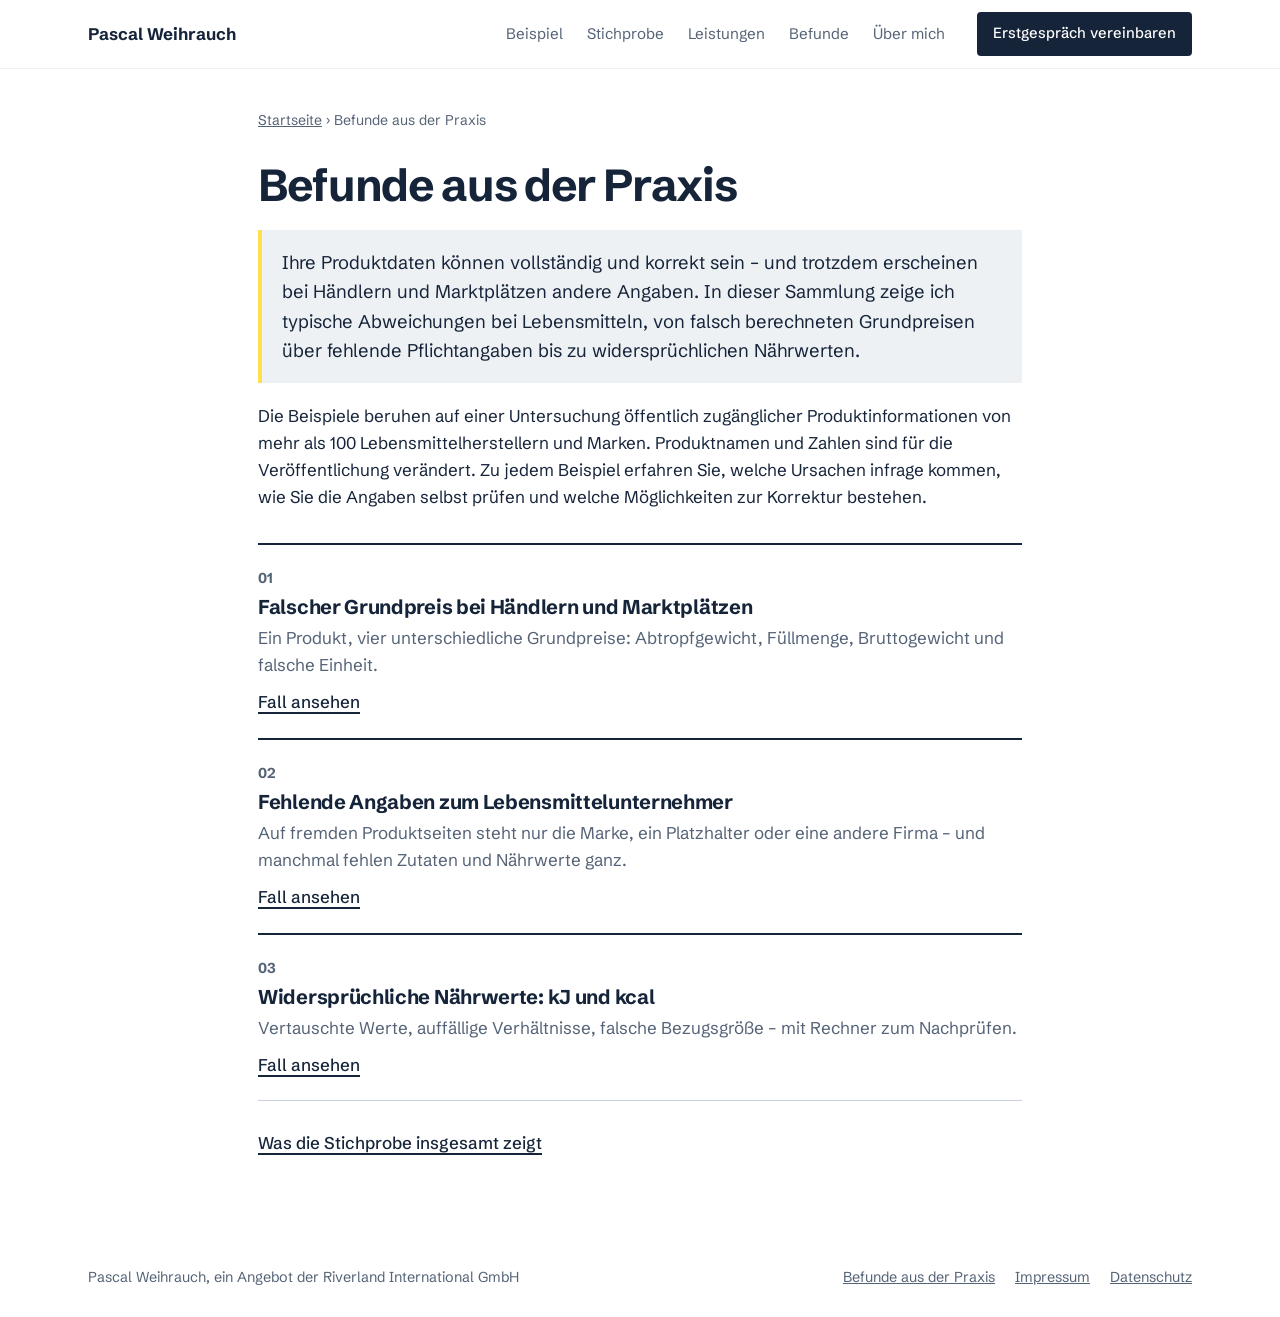
==== befunde/index.html @ a0570efb "Befunde aus der Praxis: Übersicht und drei geprüfte Befund-Seiten" ====
<!doctype html>
<html lang="de">
<head>
<meta charset="utf-8">
<meta name="viewport" content="width=device-width, initial-scale=1, viewport-fit=cover">
<title>Befunde aus der Praxis: typische Fehler in Produktdaten von Lebensmitteln | Pascal Weihrauch</title>
<meta name="description" content="Typische Abweichungen in den Produktdaten von Lebensmitteln bei Händlern und Marktplätzen: falsche Grundpreise, fehlende Angaben zum Lebensmittelunternehmer, widersprüchliche Nährwerte – mit Prüfanleitung.">
<link rel="canonical" href="https://pascalweihrauch.de/befunde/">
<meta property="og:type" content="website">
<meta property="og:locale" content="de_DE">
<meta property="og:url" content="https://pascalweihrauch.de/befunde/">
<meta property="og:title" content="Befunde aus der Praxis: typische Fehler in Produktdaten von Lebensmitteln | Pascal Weihrauch">
<meta property="og:description" content="Typische Abweichungen in den Produktdaten von Lebensmitteln bei Händlern und Marktplätzen: falsche Grundpreise, fehlende Angaben zum Lebensmittelunternehmer, widersprüchliche Nährwerte – mit Prüfanleitung.">
<link rel="stylesheet" href="../styles.css">
<script type="application/ld+json">{"@context": "https://schema.org", "@graph": [{"@type": "BreadcrumbList", "itemListElement": [{"@type": "ListItem", "position": 1, "name": "Startseite", "item": "https://pascalweihrauch.de/"}, {"@type": "ListItem", "position": 2, "name": "Befunde aus der Praxis", "item": "https://pascalweihrauch.de/befunde/"}]}, {"@type": "CollectionPage", "name": "Befunde aus der Praxis: typische Fehler in Produktdaten von Lebensmitteln | Pascal Weihrauch", "description": "Typische Abweichungen in den Produktdaten von Lebensmitteln bei Händlern und Marktplätzen: falsche Grundpreise, fehlende Angaben zum Lebensmittelunternehmer, widersprüchliche Nährwerte – mit Prüfanleitung.", "url": "https://pascalweihrauch.de/befunde/", "inLanguage": "de-DE"}]}</script>
</head>
<body>
<a class="skip" href="#inhalt">Zum Inhalt</a>
<header class="top"><div class="wrap top-inner">
  <a class="brand" href="../">Pascal Weihrauch</a>
  <nav aria-label="Hauptnavigation"><a href="../#beispielbefund">Beispiel</a><a href="../#stichprobe">Stichprobe</a><a href="../#leistungen">Leistungen</a><a href="../befunde/">Befunde</a><a href="../#ueber">Über mich</a></nav>
  <a class="btn btn-small" href="../termin/">Erstgespräch vereinbaren</a>
</div></header>
<main id="inhalt" class="wrap article">
<p class="crumbs"><a href="../">Startseite</a> <span aria-hidden="true">›</span> <span>Befunde aus der Praxis</span></p>
<h1>Befunde aus der Praxis</h1>
<p class="answer">Ihre Produktdaten können vollständig und korrekt sein – und trotzdem erscheinen bei Händlern und Marktplätzen andere Angaben. In dieser Sammlung zeige ich typische Abweichungen bei Lebensmitteln, von falsch berechneten Grundpreisen über fehlende Pflichtangaben bis zu widersprüchlichen Nährwerten.</p>
<p>Die Beispiele beruhen auf einer Untersuchung öffentlich zugänglicher Produktinformationen von mehr als 100 Lebensmittelherstellern und Marken. Produktnamen und Zahlen sind für die Veröffentlichung verändert. Zu jedem Beispiel erfahren Sie, welche Ursachen infrage kommen, wie Sie die Angaben selbst prüfen und welche Möglichkeiten zur Korrektur bestehen.</p>
<ul class="hub-list"><li><a href="grundpreis-falsch-berechnet/"><span class="card-no">01</span><h2>Falscher Grundpreis bei Händlern und Marktplätzen</h2><p>Ein Produkt, vier unterschiedliche Grundpreise: Abtropfgewicht, Füllmenge, Bruttogewicht und falsche Einheit.</p><span class="card-go">Fall ansehen</span></a></li><li><a href="lebensmittelunternehmer-fehlt/"><span class="card-no">02</span><h2>Fehlende Angaben zum Lebensmittelunternehmer</h2><p>Auf fremden Produktseiten steht nur die Marke, ein Platzhalter oder eine andere Firma – und manchmal fehlen Zutaten und Nährwerte ganz.</p><span class="card-go">Fall ansehen</span></a></li><li><a href="kj-kcal-passen-nicht/"><span class="card-no">03</span><h2>Widersprüchliche Nährwerte: kJ und kcal</h2><p>Vertauschte Werte, auffällige Verhältnisse, falsche Bezugsgröße – mit Rechner zum Nachprüfen.</p><span class="card-go">Fall ansehen</span></a></li></ul>
<p class="hub-more"><a class="textlink" href="../#stichprobe">Was die Stichprobe insgesamt zeigt</a></p>
</main>
<footer class="foot"><div class="wrap foot-inner">
  <span>Pascal Weihrauch, ein Angebot der Riverland International GmbH</span>
  <nav aria-label="Rechtliches"><a href="../befunde/">Befunde aus der Praxis</a><a href="../impressum.html">Impressum</a><a href="../datenschutz.html">Datenschutz</a></nav>
</div></footer>
</body></html>
---- styles.css ----
@font-face{font-family:"Schibsted Grotesk";src:url("fonts/schibsted-grotesk-latin-400-normal.woff2") format("woff2");font-weight:400;font-display:swap}
@font-face{font-family:"Schibsted Grotesk";src:url("fonts/schibsted-grotesk-latin-500-normal.woff2") format("woff2");font-weight:500;font-display:swap}
@font-face{font-family:"Schibsted Grotesk";src:url("fonts/schibsted-grotesk-latin-700-normal.woff2") format("woff2");font-weight:700;font-display:swap}

:root{
  --ink:#16243A;      /* Tinte, Text und Flächen */
  --paper:#FFFFFF;
  --mist:#EEF1F4;     /* ruhige Flächen */
  --line:#C9D1DB;
  --muted:#556377;
  --marker:#FFE14D;   /* Textmarker – wie in den Briefen */
  --font:"Schibsted Grotesk",-apple-system,"Segoe UI",Helvetica,Arial,sans-serif;
  box-sizing:border-box;
  padding-top:env(safe-area-inset-top,0px);
  padding-bottom:env(safe-area-inset-bottom,0px);
}
*,*::before,*::after{box-sizing:inherit}
html{scroll-behavior:smooth;scroll-padding-top:calc(72px + env(safe-area-inset-top,0px))}
body{margin:0;background:var(--paper);color:var(--ink);font-family:var(--font);font-size:1.0625rem;line-height:1.6;-webkit-font-smoothing:antialiased}
img{max-width:100%}
a{color:inherit}
:focus-visible{outline:3px solid var(--ink);outline-offset:3px;box-shadow:0 0 0 6px var(--marker)}
.skip{position:absolute;left:-999px}
.skip:focus{left:16px;top:16px;background:var(--marker);padding:8px 12px;z-index:10}

.wrap{max-width:1160px;margin:0 auto;padding:0 28px}
h1,h2,h3{font-weight:700;line-height:1.12;letter-spacing:-.015em;margin:0}
h1{font-size:clamp(2.4rem,5.4vw,4.1rem);letter-spacing:-.03em;max-width:13ch}
h2{font-size:clamp(1.7rem,3.2vw,2.5rem);max-width:22ch}
h3{font-size:1.25rem;letter-spacing:-.005em}
p{margin:0 0 1em}

/* Header */
.top{position:sticky;top:env(safe-area-inset-top,0px);background:rgba(255,255,255,.94);backdrop-filter:blur(6px);border-bottom:1px solid var(--mist);z-index:5}
.top-inner{display:flex;align-items:center;gap:32px;height:68px}
.brand{font-weight:700;text-decoration:none;font-size:1.05rem}
.top nav{display:flex;gap:24px;margin-left:auto}
.top nav a{text-decoration:none;color:var(--muted);font-size:.95rem}
.top nav a:hover{color:var(--ink)}

/* Buttons */
.btn{display:inline-block;background:var(--ink);color:var(--paper);text-decoration:none;font-weight:500;padding:14px 22px;border-radius:4px;border:2px solid var(--ink)}
.btn:hover{background:var(--paper);color:var(--ink)}
.btn-small{padding:8px 14px;font-size:.92rem}
.btn-light{background:var(--marker);color:var(--ink);border-color:var(--marker)}
.btn-light:hover{background:transparent;color:var(--paper);border-color:var(--paper)}
.textlink{font-weight:500;text-decoration-thickness:2px;text-underline-offset:4px}

/* Hero */
.hero{display:grid;grid-template-columns:1fr 1.05fr;gap:64px;align-items:start;padding-top:88px;padding-bottom:104px}
.lead{font-size:1.25rem;line-height:1.55;margin-top:28px;max-width:34ch;color:#24344D}
.hero-actions{display:flex;flex-wrap:wrap;align-items:center;gap:24px;margin-top:36px}
.hero-note{margin-top:28px;color:var(--muted);font-size:.95rem;max-width:40ch}

/* Exhibit: das eine prägende Element */
.exhibit{margin:0;border:2px solid var(--ink);background:var(--paper);box-shadow:10px 10px 0 var(--mist)}
.ex-head{display:flex;flex-direction:column;gap:2px;padding:18px 22px 14px;border-bottom:1px solid var(--line)}
.ex-title{font-weight:700;font-size:1.05rem}
.ex-anon{color:var(--muted);font-size:.85rem}
.tabs{display:flex;border-bottom:1px solid var(--line)}
.tabs button{flex:1;font:inherit;font-size:.95rem;font-weight:500;background:var(--mist);color:var(--muted);border:0;border-right:1px solid var(--line);padding:12px 8px;cursor:pointer}
.tabs button:last-child{border-right:0}
.tabs button[aria-selected="true"]{background:var(--paper);color:var(--ink);box-shadow:inset 0 3px 0 var(--ink)}
.ex-body{margin:0;padding:6px 22px 4px}
.row{display:grid;grid-template-columns:8.5em 1fr;gap:4px 16px;padding:12px 0;border-bottom:1px solid var(--mist)}
.row:last-child{border-bottom:0}
.row dt{color:var(--muted);font-size:.9rem;padding-top:1px}
.row dd{margin:0;font-size:.98rem}
.row .val{padding:1px 3px;margin:0 -3px;background-image:linear-gradient(var(--marker),var(--marker));background-repeat:no-repeat;background-size:0% 100%}
.row.diff .val{background-size:100% 100%;transition:background-size .5s ease}
.row .note{display:block;margin-top:6px;font-size:.86rem;color:var(--ink);padding-left:12px;border-left:3px solid var(--marker)}
.ex-count{margin:0;padding:12px 22px;background:var(--ink);color:var(--paper);font-size:.92rem}
.ex-count span{display:inline-block;min-width:1ch;font-weight:700;color:var(--marker)}

/* Muster */
.pattern{background:var(--mist);padding:96px 0}
.two-col{display:grid;grid-template-columns:1fr 1.25fr;gap:64px;align-items:start}
.prose{max-width:62ch}
.findings{list-style:none;padding:0;margin:28px 0 0}
.findings li{padding:18px 0;border-top:1px solid var(--line)}
.findings li:last-child{border-bottom:1px solid var(--line)}
.findings strong{display:block;margin-bottom:4px}

/* Leistungen */
.offers{padding-top:104px;padding-bottom:88px}
.section-lead{margin-top:16px;color:var(--muted);max-width:56ch}
.offer{display:grid;grid-template-columns:1.6fr 1fr;gap:48px;padding:36px 0;border-top:2px solid var(--ink)}
.offer:first-of-type{margin-top:40px}
.offer:last-child{border-bottom:1px solid var(--line)}
.offer-main p{margin-top:12px;max-width:60ch}
.offer-price{display:flex;flex-direction:column;gap:6px;padding-top:2px}
.price{font-size:1.6rem;font-weight:700;letter-spacing:-.02em}
.price-note{color:var(--muted);font-size:.92rem;max-width:30ch}

/* Ablauf – echte Reihenfolge, daher nummeriert */
.steps{padding:88px 0;border-top:1px solid var(--mist)}
.step-list{list-style:none;counter-reset:s;display:grid;grid-template-columns:repeat(4,1fr);gap:32px;padding:0;margin:40px 0 0}
.step-list li{counter-increment:s;padding-top:20px;border-top:2px solid var(--ink)}
.step-list li::before{content:counter(s);display:block;font-weight:700;font-size:1.6rem;margin-bottom:10px}
.step-list p{margin-top:8px;color:#2E3E56;font-size:.98rem}

/* Über mich */
.about{padding-top:96px;padding-bottom:104px}
.limit{margin-top:24px;padding:16px 18px;background:var(--mist);font-size:.95rem;color:#2E3E56}

/* Kontakt */
.contact{background:var(--ink);color:var(--paper);padding:96px 0}
.contact h2{max-width:24ch}
.contact p{margin-top:20px;max-width:52ch;color:#D5DCE6}
.contact .btn{margin-top:16px}
.contact-alt{font-size:.95rem}
.contact-alt a{color:var(--paper)}

/* Footer */
.foot{padding:28px 0;font-size:.9rem;color:var(--muted)}
.foot-inner{display:flex;flex-wrap:wrap;gap:16px;justify-content:space-between}
.foot nav{display:flex;gap:20px}

/* Rechtstexte */
.legal{padding-top:64px;padding-bottom:96px;max-width:760px}
.legal h1{font-size:2.4rem;max-width:none;margin-bottom:32px}
.legal h2{font-size:1.25rem;margin:32px 0 8px;max-width:none}
.legal .ph{background:var(--marker)}

@media (max-width:900px){
  .hero,.two-col{grid-template-columns:1fr;gap:48px}
  .hero{padding-top:56px}
  .offer{grid-template-columns:1fr;gap:16px}
  .step-list{grid-template-columns:1fr 1fr}
  .top nav{display:none}
  .top-inner{justify-content:space-between}
}
@media (max-width:520px){
  .wrap{padding:0 20px}
  .step-list{grid-template-columns:1fr}
  .row{grid-template-columns:1fr}
  .exhibit{box-shadow:6px 6px 0 var(--mist)}
  .btn-small{display:none}
}
@media (prefers-reduced-motion:reduce){
  html{scroll-behavior:auto}
  .row.diff .val{transition:none}
}

/* Überarbeitung: Beweis, Arbeitsweise */
.kicker{font-weight:500;color:var(--muted);margin-bottom:18px}
.hero-facts{list-style:none;padding:0;margin:32px 0 0;border-top:1px solid var(--line)}
.hero-facts li{padding:10px 0;border-bottom:1px solid var(--line);font-size:.95rem;color:#2E3E56}
.proof{background:var(--ink);color:var(--paper);padding:88px 0}
.proof h2{max-width:26ch}
.proof .section-lead{color:#C3CCD8}
.stats{display:grid;grid-template-columns:repeat(3,1fr);gap:40px;margin:48px 0 0}
.stats div{border-top:2px solid var(--marker);padding-top:16px}
.stats dt{font-size:clamp(2.4rem,4.5vw,3.4rem);font-weight:700;letter-spacing:-.03em;line-height:1}
.stats dd{margin:12px 0 0;color:#D5DCE6;max-width:28ch}
.phase{color:var(--muted);font-size:.92rem;margin-bottom:6px}
.scope{color:var(--muted);font-size:.95rem}
.standards{padding:88px 0;border-top:1px solid var(--mist)}
.standard-list{list-style:none;padding:0;margin:40px 0 0;display:grid;grid-template-columns:repeat(3,1fr);gap:36px 40px}
.standard-list li{border-top:1px solid var(--line);padding-top:16px}
.standard-list p{margin-top:6px;color:#2E3E56;font-size:.98rem}
@media (max-width:900px){.stats,.standard-list{grid-template-columns:1fr 1fr}}
@media (max-width:520px){.stats,.standard-list{grid-template-columns:1fr}}

/* Portrait, Lieferumfang */
.about-grid{display:grid;grid-template-columns:minmax(240px,0.8fr) 1.2fr;gap:64px;align-items:start}
.about-grid h2{margin-bottom:24px}
.portrait{margin:0}
.portrait img{display:block;width:100%;height:auto;aspect-ratio:4/5;object-fit:cover;filter:saturate(.85)}
.portrait figcaption{display:flex;flex-direction:column;gap:2px;padding-top:14px;border-top:2px solid var(--ink);margin-top:14px;font-size:.95rem}
.portrait figcaption span{color:var(--muted)}
.deliv-title{font-weight:500;margin:20px 0 6px}
.deliv{margin:0 0 16px;padding-left:1.1em}
.deliv li{margin-bottom:4px}
@media (max-width:900px){.about-grid{grid-template-columns:1fr;gap:32px}.portrait{max-width:360px}}
.legal h3{font-size:1.05rem;margin:20px 0 6px}
.legal-table{border-collapse:collapse;width:100%;font-size:.95rem;margin-top:8px}
.legal-table th,.legal-table td{text-align:left;vertical-align:top;padding:10px 12px;border-bottom:1px solid var(--line)}
.legal-table th{background:var(--mist)}

/* Beispielbefund */
.case{padding-top:96px;padding-bottom:96px}
.case-meta{display:grid;grid-template-columns:repeat(3,1fr);gap:24px;margin:36px 0 0;padding:20px 0;border-top:2px solid var(--ink);border-bottom:1px solid var(--line)}
.case-meta dt{color:var(--muted);font-size:.88rem}
.case-meta dd{margin:4px 0 0;font-weight:500}
.case-list{list-style:none;counter-reset:c;padding:0;margin:8px 0 0}
.case-list li{counter-increment:c;display:grid;grid-template-columns:3rem 1fr;column-gap:8px;padding:22px 0;border-bottom:1px solid var(--line)}
.case-list li::before{content:counter(c,decimal-leading-zero);grid-row:1 / span 3;font-weight:700;color:var(--muted);padding-top:2px}
.case-head{display:flex;flex-wrap:wrap;align-items:baseline;justify-content:space-between;gap:8px 16px;margin-bottom:8px}
.case-list p{margin:0 0 6px;max-width:72ch}
.case-why{color:var(--muted);font-size:.95rem}
.prio{font-size:.85rem;font-weight:500;padding:2px 8px;border-radius:3px;white-space:nowrap}
.prio-high{background:var(--marker);color:var(--ink)}
.prio-mid{background:var(--mist);color:var(--ink)}
.case-sum{margin-top:36px;padding:28px;background:var(--mist)}
.case-sum p{margin-top:10px;max-width:70ch}
.case-sum .btn{margin-top:8px}
@media (max-width:900px){.case-meta{grid-template-columns:1fr;gap:14px}}
@media (max-width:520px){.case-list li{grid-template-columns:1fr}.case-list li::before{grid-row:auto;margin-bottom:4px}}
.cta-note{margin-top:10px !important;font-size:.92rem;color:#C3CCD8}
.proof-note{margin:36px 0 0;max-width:70ch;font-size:.92rem;color:#C3CCD8}

/* Befund-Seiten */
.article{max-width:820px;padding-top:40px;padding-bottom:64px}
.crumbs{font-size:.88rem;color:var(--muted);margin-bottom:28px}
.crumbs a{color:var(--muted)}
.article h1{font-size:clamp(2rem,4vw,2.8rem);max-width:24ch;margin-bottom:20px}
.article h2{font-size:1.4rem;margin:40px 0 12px;max-width:none}
.answer{font-size:1.15rem;line-height:1.6;padding:18px 20px;border-left:4px solid var(--marker);background:var(--mist)}
.table-wrap{overflow-x:auto;margin:16px 0}
.fall{border-collapse:collapse;width:100%;font-size:.95rem;min-width:560px}
.fall th,.fall td{text-align:left;vertical-align:top;padding:10px 12px;border-bottom:1px solid var(--line)}
.fall th{background:var(--ink);color:var(--paper);font-weight:500}
.fall tr.bad td:last-child{background:linear-gradient(var(--marker),var(--marker));font-weight:500}
.steps-check,.who{padding-left:1.3em}
.steps-check li,.who li{margin-bottom:8px}
.legal-note{margin-top:32px;font-size:.9rem;color:var(--muted);padding-top:16px;border-top:1px solid var(--line)}
.sources{font-size:.9rem;color:var(--muted)}
.author{display:flex;gap:16px;align-items:flex-start;margin-top:40px;padding:20px;border:1px solid var(--line)}
.author img{width:64px;height:80px;object-fit:cover;flex:none}
.author p{margin:0;font-size:.95rem}
.upd{display:block;color:var(--muted);font-size:.85rem;margin-top:4px}
.article-cta{margin-top:40px;padding:28px;background:var(--ink);color:var(--paper)}
.article-cta h2{margin-top:0;color:var(--paper)}
.article-cta p{color:#D5DCE6}
.article-cta .textlink{color:var(--paper);margin-left:16px}
.calc{margin-top:32px;padding:20px;border:2px solid var(--ink)}
.calc h2{margin-top:0}
.calc-row{display:flex;flex-wrap:wrap;gap:16px}
.calc label{display:flex;flex-direction:column;font-size:.9rem;color:var(--muted);gap:4px}
.calc input{font:inherit;font-size:1.1rem;padding:8px 10px;border:1px solid var(--line);width:9em;color:var(--ink)}
.calc-out{margin:14px 0 0;font-weight:500}
.calc-out.warn{background:var(--marker);display:inline-block;padding:2px 6px}
.hub-list{list-style:none;padding:0;margin:32px 0 0}
.hub-list li{border-top:2px solid var(--ink)}
.hub-list li:last-child{border-bottom:1px solid var(--line)}
.hub-list a{display:block;padding:22px 0;text-decoration:none}
.hub-list h2{margin:0 0 6px;font-size:1.25rem}
.hub-list a:hover h2{text-decoration:underline;text-underline-offset:4px}
.hub-list p{margin:0;color:var(--muted)}
.hub-more{margin-top:28px}
.case-more{display:inline-block;margin-left:20px}
.key{padding:12px 16px;border:1px solid var(--line);background:var(--paper)}
.ex-note{font-size:.88rem;color:var(--muted);margin-top:8px}
.calc-h2{margin-top:28px !important}
.calc-note{font-size:.85rem;color:var(--muted);margin:14px 0 0}
.sources{font-size:.95rem}

.card-no{display:block;font-weight:700;color:var(--muted);font-size:.9rem;margin-bottom:6px}
.card-go{display:inline-block;margin-top:10px;font-weight:500;text-decoration:underline;text-decoration-thickness:2px;text-underline-offset:4px}
.author > div p{margin:0 0 6px}
.author .author-h{margin-bottom:4px}
.author .upd{margin:0}
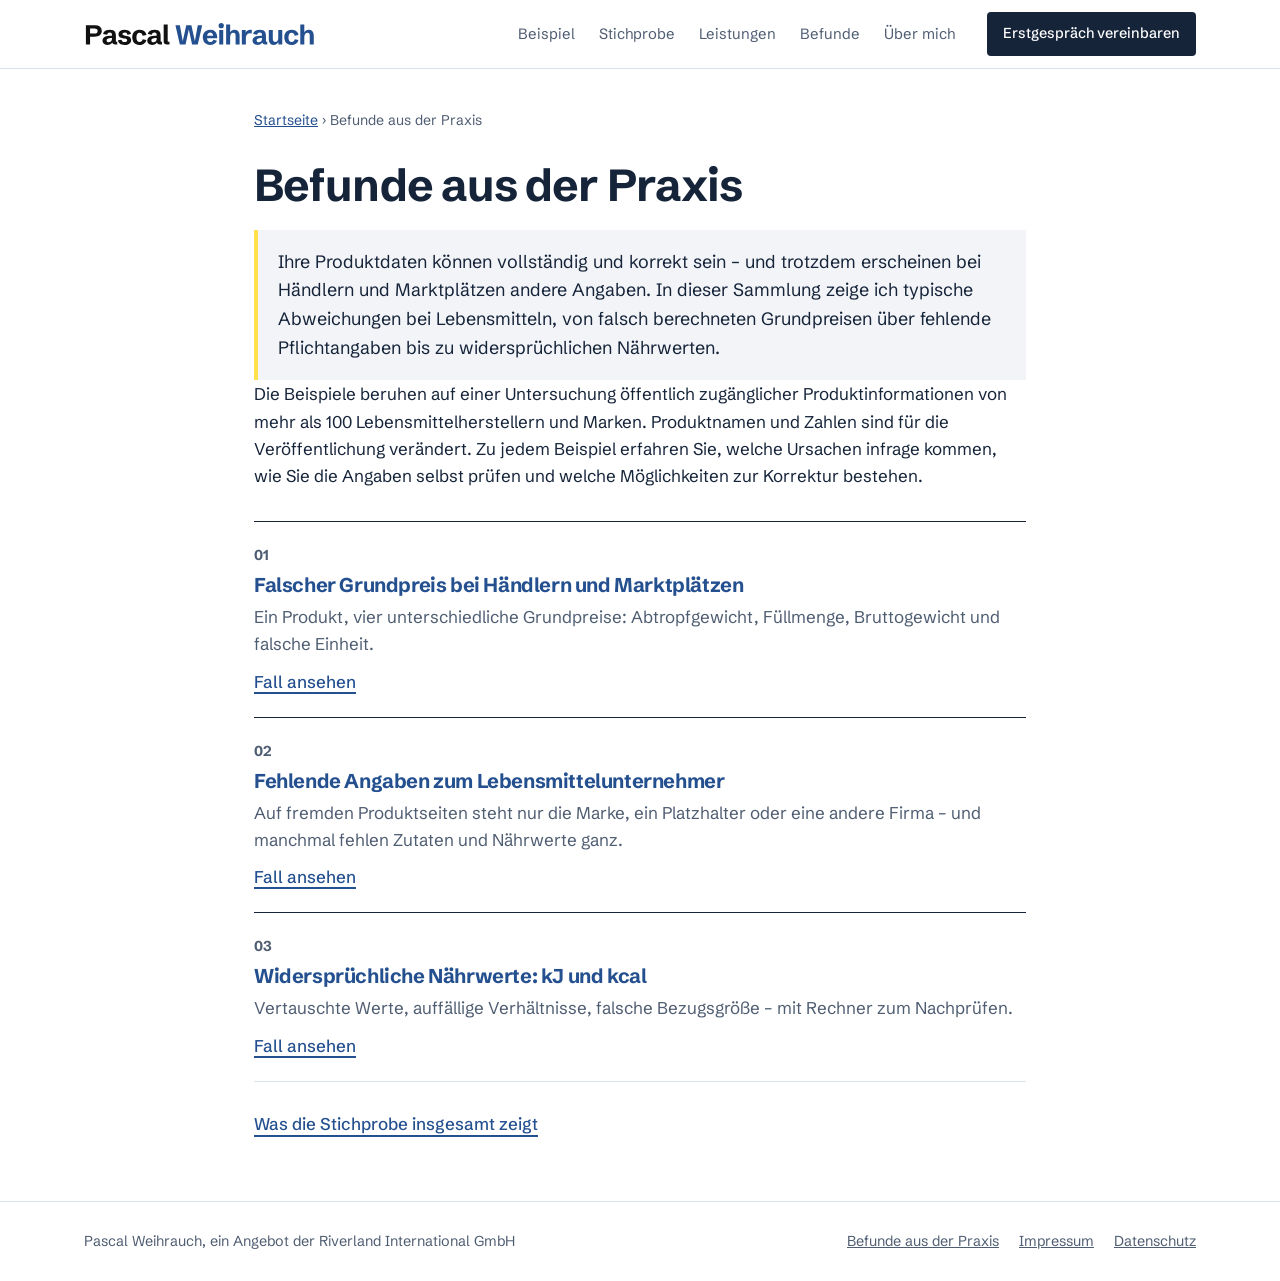
==== commit b390f135: "Website v2.3: Logo Variante D, Favicons, Markenblau, Vorschaubild" ====
--- a/befunde/index.html
+++ b/befunde/index.html
@@ -4,12 +4,19 @@
 <meta charset="utf-8">
 <meta name="viewport" content="width=device-width, initial-scale=1, viewport-fit=cover">
 <title>Befunde aus der Praxis: typische Fehler in Produktdaten von Lebensmitteln | Pascal Weihrauch</title>
+<link rel="icon" href="../favicon.svg" type="image/svg+xml">
+<link rel="icon" href="../favicon-32.png" sizes="32x32" type="image/png">
+<link rel="apple-touch-icon" href="../favicon-180.png">
 <meta name="description" content="Typische Abweichungen in den Produktdaten von Lebensmitteln bei Händlern und Marktplätzen: falsche Grundpreise, fehlende Angaben zum Lebensmittelunternehmer, widersprüchliche Nährwerte – mit Prüfanleitung.">
 <link rel="canonical" href="https://pascalweihrauch.de/befunde/">
 <meta property="og:type" content="website">
 <meta property="og:locale" content="de_DE">
 <meta property="og:url" content="https://pascalweihrauch.de/befunde/">
 <meta property="og:title" content="Befunde aus der Praxis: typische Fehler in Produktdaten von Lebensmitteln | Pascal Weihrauch">
+<meta property="og:image" content="https://pascalweihrauch.de/og-image.png">
+<meta property="og:image:width" content="1200">
+<meta property="og:image:height" content="630">
+<meta name="twitter:card" content="summary_large_image">
 <meta property="og:description" content="Typische Abweichungen in den Produktdaten von Lebensmitteln bei Händlern und Marktplätzen: falsche Grundpreise, fehlende Angaben zum Lebensmittelunternehmer, widersprüchliche Nährwerte – mit Prüfanleitung.">
 <link rel="stylesheet" href="../styles.css">
 <script type="application/ld+json">{"@context": "https://schema.org", "@graph": [{"@type": "BreadcrumbList", "itemListElement": [{"@type": "ListItem", "position": 1, "name": "Startseite", "item": "https://pascalweihrauch.de/"}, {"@type": "ListItem", "position": 2, "name": "Befunde aus der Praxis", "item": "https://pascalweihrauch.de/befunde/"}]}, {"@type": "CollectionPage", "name": "Befunde aus der Praxis: typische Fehler in Produktdaten von Lebensmitteln | Pascal Weihrauch", "description": "Typische Abweichungen in den Produktdaten von Lebensmitteln bei Händlern und Marktplätzen: falsche Grundpreise, fehlende Angaben zum Lebensmittelunternehmer, widersprüchliche Nährwerte – mit Prüfanleitung.", "url": "https://pascalweihrauch.de/befunde/", "inLanguage": "de-DE"}]}</script>
@@ -17,7 +24,7 @@
 <body>
 <a class="skip" href="#inhalt">Zum Inhalt</a>
 <header class="top"><div class="wrap top-inner">
-  <a class="brand" href="../">Pascal Weihrauch</a>
+  <a class="brand" href="../" aria-label="Pascal Weihrauch – Startseite"><picture><source srcset="../logo/pascal-weihrauch_logo_dunkel.svg" media="(prefers-color-scheme: dark)"><img src="../logo/pascal-weihrauch_logo_hell.svg" alt="Pascal Weihrauch" width="231" height="22"></picture></a>
   <nav aria-label="Hauptnavigation"><a href="../#beispielbefund">Beispiel</a><a href="../#stichprobe">Stichprobe</a><a href="../#leistungen">Leistungen</a><a href="../befunde/">Befunde</a><a href="../#ueber">Über mich</a></nav>
   <a class="btn btn-small" href="../termin/">Erstgespräch vereinbaren</a>
 </div></header>
--- a/styles.css
+++ b/styles.css
@@ -1,3 +1,7 @@
+/* pascalweihrauch.de – Version 2
+   Ruhige Boutique-Seite: 1160px-Raster, ein dunkles Band für die Belege,
+   Gelb nur als Textmarker für Abweichungen (wie in den Briefen). */
+
 @font-face{font-family:"Schibsted Grotesk";src:url("fonts/schibsted-grotesk-latin-400-normal.woff2") format("woff2");font-weight:400;font-display:swap}
 @font-face{font-family:"Schibsted Grotesk";src:url("fonts/schibsted-grotesk-latin-500-normal.woff2") format("woff2");font-weight:500;font-display:swap}
 @font-face{font-family:"Schibsted Grotesk";src:url("fonts/schibsted-grotesk-latin-700-normal.woff2") format("woff2");font-weight:700;font-display:swap}
@@ -5,249 +9,284 @@
 :root{
   --ink:#16243A;      /* Tinte, Text und Flächen */
   --paper:#FFFFFF;
-  --mist:#EEF1F4;     /* ruhige Flächen */
-  --line:#C9D1DB;
-  --muted:#556377;
+  --mist:#F2F4F7;     /* ruhige Flächen */
+  --line:#DCE2EA;
+  --muted:#4F5D72;
   --marker:#FFE14D;   /* Textmarker – wie in den Briefen */
+  --marker-ink:#16243A;
+  --card:#FFFFFF;
+  --band:#16243A;     /* dunkles Band (Stichprobe, Exhibit-Fuß) */
+  --band-ink:#EEF2F8;
+  --band-muted:#A3B2C7;
+  --crit:#B3261E; --warn:#9A5600; --ok:#1F7A55;
   --font:"Schibsted Grotesk",-apple-system,"Segoe UI",Helvetica,Arial,sans-serif;
-  box-sizing:border-box;
+  --mono:ui-monospace,SFMono-Regular,Menlo,Consolas,monospace;
+  color-scheme:light;
   padding-top:env(safe-area-inset-top,0px);
   padding-bottom:env(safe-area-inset-bottom,0px);
 }
-*,*::before,*::after{box-sizing:inherit}
-html{scroll-behavior:smooth;scroll-padding-top:calc(72px + env(safe-area-inset-top,0px))}
+@media (prefers-color-scheme:dark){
+  :root{
+    --ink:#E8EDF5; --paper:#0F1826; --mist:#152134; --line:#26354C; --muted:#A3B1C6;
+    --marker:#E9C74C; --card:#152134; --band:#0A111C; --band-ink:#EEF2F8; --band-muted:#8FA2BD;
+    --crit:#F08A80; --warn:#E8A650; --ok:#5CC79A;
+    color-scheme:dark;
+  }
+}
+
+*,*::before,*::after{box-sizing:border-box}
+html{scroll-behavior:smooth;scroll-padding-top:calc(76px + env(safe-area-inset-top,0px))}
 body{margin:0;background:var(--paper);color:var(--ink);font-family:var(--font);font-size:1.0625rem;line-height:1.6;-webkit-font-smoothing:antialiased}
-img{max-width:100%}
+body::before{content:"";position:fixed;inset:0 0 auto;height:env(safe-area-inset-top,0px);z-index:10;background:var(--paper)}
+img{max-width:100%;height:auto;display:block}
 a{color:inherit}
 :focus-visible{outline:3px solid var(--ink);outline-offset:3px;box-shadow:0 0 0 6px var(--marker)}
 .skip{position:absolute;left:-999px}
-.skip:focus{left:16px;top:16px;background:var(--marker);padding:8px 12px;z-index:10}
-
-.wrap{max-width:1160px;margin:0 auto;padding:0 28px}
-h1,h2,h3{font-weight:700;line-height:1.12;letter-spacing:-.015em;margin:0}
-h1{font-size:clamp(2.4rem,5.4vw,4.1rem);letter-spacing:-.03em;max-width:13ch}
-h2{font-size:clamp(1.7rem,3.2vw,2.5rem);max-width:22ch}
-h3{font-size:1.25rem;letter-spacing:-.005em}
-p{margin:0 0 1em}
+.skip:focus{left:16px;top:16px;background:var(--marker);color:var(--marker-ink);padding:8px 12px;z-index:20}
+
+.wrap{max-width:1160px;margin:0 auto;padding-left:max(24px,env(safe-area-inset-left,0px));padding-right:max(24px,env(safe-area-inset-right,0px))}
+h1,h2,h3{font-weight:700;line-height:1.12;letter-spacing:-.015em;margin:0;text-wrap:balance}
+h1{font-size:clamp(2.6rem,5.6vw,4.4rem);letter-spacing:-.035em;line-height:1.02}
+h2{font-size:clamp(1.8rem,3.4vw,2.6rem);letter-spacing:-.02em}
+h3{font-size:1.25rem}
+p{margin:0}
+mark{background:var(--marker);color:var(--marker-ink);padding:0 .15em;border-radius:2px}
+.kicker,.label{font-size:.78rem;font-weight:500;letter-spacing:.12em;text-transform:uppercase;color:var(--muted)}
+.lead{font-size:1.15rem;color:var(--muted);max-width:60ch}
+section{padding-block:clamp(64px,9vw,112px)}
+.sec-head{display:grid;gap:14px;max-width:740px;margin-bottom:48px}
 
 /* Header */
-.top{position:sticky;top:env(safe-area-inset-top,0px);background:rgba(255,255,255,.94);backdrop-filter:blur(6px);border-bottom:1px solid var(--mist);z-index:5}
+.top{position:sticky;top:env(safe-area-inset-top,0px);z-index:5;background:color-mix(in srgb,var(--paper) 92%,transparent);backdrop-filter:blur(8px);border-bottom:1px solid var(--line)}
 .top-inner{display:flex;align-items:center;gap:32px;height:68px}
 .brand{font-weight:700;text-decoration:none;font-size:1.05rem}
 .top nav{display:flex;gap:24px;margin-left:auto}
-.top nav a{text-decoration:none;color:var(--muted);font-size:.95rem}
+.top nav a{text-decoration:none;color:var(--muted);font-size:.93rem}
 .top nav a:hover{color:var(--ink)}
-
-/* Buttons */
-.btn{display:inline-block;background:var(--ink);color:var(--paper);text-decoration:none;font-weight:500;padding:14px 22px;border-radius:4px;border:2px solid var(--ink)}
-.btn:hover{background:var(--paper);color:var(--ink)}
-.btn-small{padding:8px 14px;font-size:.92rem}
-.btn-light{background:var(--marker);color:var(--ink);border-color:var(--marker)}
-.btn-light:hover{background:transparent;color:var(--paper);border-color:var(--paper)}
-.textlink{font-weight:500;text-decoration-thickness:2px;text-underline-offset:4px}
+@media (max-width:960px){.top nav{display:none}.top .btn-small{margin-left:auto}}
+.brand{white-space:nowrap}
+@media (max-width:480px){.top-inner{gap:12px}.top .btn-small{padding:7px 11px;font-size:.82rem;white-space:nowrap}}
+
+/* Buttons und Links */
+.btn{display:inline-flex;align-items:center;gap:10px;background:var(--ink);color:var(--paper);text-decoration:none;font-weight:500;padding:15px 22px;border-radius:4px;border:2px solid var(--ink);transition:transform .15s}
+.btn:hover{transform:translateY(-1px)}
+.btn .arr{transition:transform .15s}
+.btn:hover .arr{transform:translateX(3px)}
+.btn-small{padding:8px 14px;font-size:.9rem}
+.textlink{font-weight:500;text-decoration-thickness:2px;text-underline-offset:5px}
 
 /* Hero */
-.hero{display:grid;grid-template-columns:1fr 1.05fr;gap:64px;align-items:start;padding-top:88px;padding-bottom:104px}
-.lead{font-size:1.25rem;line-height:1.55;margin-top:28px;max-width:34ch;color:#24344D}
-.hero-actions{display:flex;flex-wrap:wrap;align-items:center;gap:24px;margin-top:36px}
-.hero-note{margin-top:28px;color:var(--muted);font-size:.95rem;max-width:40ch}
-
-/* Exhibit: das eine prägende Element */
-.exhibit{margin:0;border:2px solid var(--ink);background:var(--paper);box-shadow:10px 10px 0 var(--mist)}
-.ex-head{display:flex;flex-direction:column;gap:2px;padding:18px 22px 14px;border-bottom:1px solid var(--line)}
+.hero{padding-block:clamp(48px,7vw,96px) clamp(56px,8vw,104px)}
+.hero-grid{display:grid;grid-template-columns:1.05fr .95fr;gap:clamp(32px,5vw,72px);align-items:center}
+.hero-text{display:grid;gap:26px;min-width:0}
+.hero h1 .soft{color:var(--muted)}
+.cta-row{display:flex;flex-wrap:wrap;align-items:center;gap:22px 28px}
+.trust{list-style:none;margin:0;padding:22px 0 0;border-top:1px solid var(--line);display:flex;flex-wrap:wrap;gap:10px 22px;font-size:.9rem;color:var(--muted)}
+.trust li{display:inline-flex;align-items:center;gap:8px}
+.trust li::before{content:"";width:6px;height:6px;border-radius:50%;background:var(--ok)}
+@media (max-width:900px){.hero-grid{grid-template-columns:1fr}}
+
+/* Exhibit (Markup und Daten aus exhibit.js) */
+.exhibit{margin:0;background:var(--card);border:1.5px solid var(--ink);box-shadow:10px 10px 0 var(--mist);min-width:0}
+.ex-head{display:grid;gap:2px;padding:18px 22px 14px}
 .ex-title{font-weight:700;font-size:1.05rem}
-.ex-anon{color:var(--muted);font-size:.85rem}
-.tabs{display:flex;border-bottom:1px solid var(--line)}
-.tabs button{flex:1;font:inherit;font-size:.95rem;font-weight:500;background:var(--mist);color:var(--muted);border:0;border-right:1px solid var(--line);padding:12px 8px;cursor:pointer}
-.tabs button:last-child{border-right:0}
-.tabs button[aria-selected="true"]{background:var(--paper);color:var(--ink);box-shadow:inset 0 3px 0 var(--ink)}
-.ex-body{margin:0;padding:6px 22px 4px}
-.row{display:grid;grid-template-columns:8.5em 1fr;gap:4px 16px;padding:12px 0;border-bottom:1px solid var(--mist)}
-.row:last-child{border-bottom:0}
-.row dt{color:var(--muted);font-size:.9rem;padding-top:1px}
-.row dd{margin:0;font-size:.98rem}
-.row .val{padding:1px 3px;margin:0 -3px;background-image:linear-gradient(var(--marker),var(--marker));background-repeat:no-repeat;background-size:0% 100%}
-.row.diff .val{background-size:100% 100%;transition:background-size .5s ease}
-.row .note{display:block;margin-top:6px;font-size:.86rem;color:var(--ink);padding-left:12px;border-left:3px solid var(--marker)}
-.ex-count{margin:0;padding:12px 22px;background:var(--ink);color:var(--paper);font-size:.92rem}
-.ex-count span{display:inline-block;min-width:1ch;font-weight:700;color:var(--marker)}
-
-/* Muster */
-.pattern{background:var(--mist);padding:96px 0}
-.two-col{display:grid;grid-template-columns:1fr 1.25fr;gap:64px;align-items:start}
-.prose{max-width:62ch}
-.findings{list-style:none;padding:0;margin:28px 0 0}
-.findings li{padding:18px 0;border-top:1px solid var(--line)}
-.findings li:last-child{border-bottom:1px solid var(--line)}
-.findings strong{display:block;margin-bottom:4px}
+.ex-anon{color:var(--muted);font-size:.82rem}
+.tabs{display:grid;grid-template-columns:repeat(3,1fr);border-block:1px solid var(--line);background:var(--mist)}
+.tabs button{font:inherit;font-size:.9rem;background:none;border:0;border-top:3px solid transparent;padding:11px 6px;color:var(--muted);cursor:pointer}
+.tabs button+button{border-left:1px solid var(--line)}
+.tabs button[aria-selected="true"]{background:var(--card);color:var(--ink);border-top-color:var(--ink);font-weight:500}
+.ex-body{margin:0;padding:4px 22px}
+.ex-body .row{display:grid;grid-template-columns:120px 1fr;gap:14px;padding:13px 0;border-bottom:1px solid var(--line);font-size:.93rem}
+.ex-body .row:last-child{border-bottom:0}
+.ex-body dt{color:var(--muted);font-size:.85rem}
+.ex-body dd{margin:0;min-width:0}
+.ex-body .val{padding:0 .15em;border-radius:2px;background:linear-gradient(var(--marker),var(--marker)) no-repeat 0 0/0% 100%;transition:background-size .5s ease}
+.ex-body .row.diff .val{background-size:100% 100%;color:var(--marker-ink)}
+.ex-body .note{display:block;margin-top:6px;padding-left:10px;border-left:3px solid var(--marker);font-size:.8rem;color:var(--muted);opacity:0;transition:opacity .4s ease .3s}
+.ex-body .row.diff .note{opacity:1}
+.ex-count{margin:0;background:var(--band);color:var(--band-ink);padding:13px 22px;font-size:.9rem}
+.ex-count span{color:var(--marker);font-weight:700}
+@media (max-width:480px){.ex-body .row{grid-template-columns:1fr;gap:2px}}
+
+/* Ergebnis */
+.outcome-sec{padding-top:0}
+.outcomes{display:grid;grid-template-columns:repeat(3,1fr);border-top:1.5px solid var(--ink)}
+.outcome{display:grid;gap:12px;align-content:start;padding:28px 28px 8px 0}
+.outcome+.outcome{padding-left:28px;border-left:1px solid var(--line)}
+.outcome h3{font-size:1.3rem}
+.outcome p{color:var(--muted)}
+@media (max-width:820px){.outcomes{grid-template-columns:1fr}.outcome+.outcome{padding-left:0;border-left:0;border-top:1px solid var(--line)}}
+
+/* Beispielbefund */
+.case,.about{background:var(--mist)}
+.case-meta{display:grid;grid-template-columns:repeat(3,minmax(0,1fr));gap:1px;background:var(--line);border:1px solid var(--line);margin:0 0 28px}
+.case-meta div{background:var(--card);padding:16px 18px;display:grid;gap:4px;font-size:.92rem}
+.case-meta dt{font-size:.75rem;letter-spacing:.1em;text-transform:uppercase;color:var(--muted);font-weight:500}
+.case-meta dd{margin:0}
+@media (max-width:820px){.case-meta{grid-template-columns:1fr}}
+.report{background:var(--card);border:1px solid var(--line);box-shadow:0 1px 0 rgba(22,36,58,.04),0 12px 32px -18px rgba(22,36,58,.35)}
+.report-head{display:flex;flex-wrap:wrap;justify-content:space-between;gap:8px 20px;padding:14px 22px;border-bottom:1px solid var(--line);font-family:var(--mono);font-size:.78rem;text-transform:uppercase;letter-spacing:.04em;color:var(--muted)}
+.finding{display:grid;grid-template-columns:160px 1fr;gap:20px;padding:22px;border-bottom:1px solid var(--line)}
+.finding:last-child{border-bottom:0}
+.finding h3{font-size:1.08rem;margin-bottom:6px}
+.f-body{display:grid;gap:8px;min-width:0}
+.where{font-size:.95rem}
+.cause{font-size:.88rem;color:var(--muted)}
+.chip{justify-self:start;align-self:start;font-size:.75rem;font-weight:500;padding:4px 9px;border-radius:999px;border:1.5px solid currentColor;white-space:nowrap}
+.chip.crit{color:var(--crit)}.chip.warn{color:var(--warn)}.chip.ok{color:var(--ok)}
+@media (max-width:640px){.finding{grid-template-columns:1fr;gap:10px}}
+.case-close{display:grid;grid-template-columns:1fr auto;gap:24px;align-items:center;margin-top:32px}
+.case-close p{color:var(--muted);max-width:62ch}
+@media (max-width:720px){.case-close{grid-template-columns:1fr}.case-close .btn{justify-self:start}}
+
+/* Stichprobe */
+.proof{background:var(--band);color:var(--band-ink)}
+.proof .kicker,.proof .lead{color:var(--band-muted)}
+.stats{display:grid;grid-template-columns:repeat(3,1fr);gap:40px;margin:8px 0 40px}
+.stat{display:grid;gap:10px;align-content:start;padding-top:22px;border-top:1px solid color-mix(in srgb,var(--band-ink) 25%,transparent)}
+.stat b{font-size:clamp(2.2rem,4.4vw,3.4rem);font-weight:700;letter-spacing:-.03em;line-height:1;color:var(--marker)}
+.stat span{color:var(--band-muted)}
+.method{font-size:.88rem;color:var(--band-muted);max-width:70ch;border-left:3px solid var(--marker);padding-left:14px}
+.groups{display:grid;grid-template-columns:repeat(4,1fr);gap:28px;margin-top:56px}
+.groups h3{font-size:1rem;margin-bottom:6px}
+.groups p{font-size:.88rem;color:var(--band-muted)}
+@media (max-width:820px){.stats,.groups{grid-template-columns:1fr 1fr}}
+@media (max-width:520px){.stats,.groups{grid-template-columns:1fr}}
 
 /* Leistungen */
-.offers{padding-top:104px;padding-bottom:88px}
-.section-lead{margin-top:16px;color:var(--muted);max-width:56ch}
-.offer{display:grid;grid-template-columns:1.6fr 1fr;gap:48px;padding:36px 0;border-top:2px solid var(--ink)}
-.offer:first-of-type{margin-top:40px}
-.offer:last-child{border-bottom:1px solid var(--line)}
-.offer-main p{margin-top:12px;max-width:60ch}
-.offer-price{display:flex;flex-direction:column;gap:6px;padding-top:2px}
-.price{font-size:1.6rem;font-weight:700;letter-spacing:-.02em}
-.price-note{color:var(--muted);font-size:.92rem;max-width:30ch}
+.offer{display:grid;grid-template-columns:1fr 1fr;border:1.5px solid var(--ink);background:var(--card)}
+.step{display:grid;gap:18px;align-content:start;padding:clamp(24px,3.5vw,40px);min-width:0}
+.step+.step{border-left:1px solid var(--line)}
+.step .label{font-family:var(--mono);letter-spacing:.04em}
+.step h3{font-size:1.6rem}
+.dash{list-style:none;margin:0;padding:0;display:grid;gap:9px}
+.dash li{position:relative;padding-left:24px}
+.dash li::before{content:"";position:absolute;left:2px;top:.72em;width:10px;height:2px;background:var(--ink)}
+.aside{font-size:.88rem;color:var(--muted);background:var(--mist);padding:14px 16px}
+.price{display:flex;flex-wrap:wrap;align-items:baseline;gap:6px 12px;padding-top:18px;border-top:1px solid var(--line)}
+.price b{font-size:2rem;letter-spacing:-.02em}
+.price small{color:var(--muted);font-size:.85rem}
+.offer-bridge{grid-column:1/-1;display:flex;flex-wrap:wrap;align-items:center;justify-content:space-between;gap:16px;padding:18px clamp(24px,3.5vw,40px);background:var(--mist);border-top:1px solid var(--line);font-size:.93rem}
+@media (max-width:820px){.offer{grid-template-columns:1fr}.step+.step{border-left:0;border-top:1px solid var(--line)}}
 
 /* Ablauf – echte Reihenfolge, daher nummeriert */
-.steps{padding:88px 0;border-top:1px solid var(--mist)}
-.step-list{list-style:none;counter-reset:s;display:grid;grid-template-columns:repeat(4,1fr);gap:32px;padding:0;margin:40px 0 0}
-.step-list li{counter-increment:s;padding-top:20px;border-top:2px solid var(--ink)}
-.step-list li::before{content:counter(s);display:block;font-weight:700;font-size:1.6rem;margin-bottom:10px}
-.step-list p{margin-top:8px;color:#2E3E56;font-size:.98rem}
+.process-sec{padding-top:0}
+.process{list-style:none;margin:0;padding:0;display:grid;grid-template-columns:repeat(5,1fr);counter-reset:s}
+.process li{counter-increment:s;position:relative;display:grid;gap:8px;align-content:start;padding-right:18px}
+.process li::before{content:counter(s);position:relative;z-index:1;display:grid;place-items:center;width:34px;height:34px;border-radius:50%;border:1.5px solid var(--ink);background:var(--paper);font-weight:700;font-size:.9rem}
+.process li::after{content:"";position:absolute;top:17px;left:34px;right:0;height:1px;background:var(--line)}
+.process li:last-child::after{display:none}
+.process h3{font-size:1.02rem;margin-top:8px}
+.process p{font-size:.9rem;color:var(--muted)}
+.dur{font-family:var(--mono);font-size:.75rem;color:var(--muted)}
+@media (max-width:900px){
+  .process{grid-template-columns:1fr;gap:26px}
+  .process li{grid-template-columns:34px 1fr;column-gap:16px;padding-right:0}
+  .process li>*{grid-column:2}
+  .process li::before{grid-row:1/span 3;grid-column:1}
+  .process li::after{display:none}
+  .process h3{margin-top:5px}
+}
 
 /* Über mich */
-.about{padding-top:96px;padding-bottom:104px}
-.limit{margin-top:24px;padding:16px 18px;background:var(--mist);font-size:.95rem;color:#2E3E56}
+.why{display:grid;grid-template-columns:.8fr 1.2fr;gap:clamp(32px,5vw,72px);align-items:start}
+.portrait img{width:100%;aspect-ratio:4/5;object-fit:cover;border:1px solid var(--line)}
+.why-copy{display:grid;gap:20px;min-width:0}
+.why-copy>p:not(.kicker){color:var(--muted)}
+.standards{display:grid;grid-template-columns:1fr 1fr;border-top:1px solid var(--line);margin-top:8px}
+.standards div{padding:16px 16px 16px 0;border-bottom:1px solid var(--line)}
+.standards div:nth-child(even){padding-left:16px;border-left:1px solid var(--line)}
+.standards b{display:block;font-size:.98rem}
+.standards span{font-size:.88rem;color:var(--muted)}
+.disclaimer{font-size:.85rem}
+@media (max-width:820px){.why{grid-template-columns:1fr}.portrait{max-width:300px}}
+@media (max-width:520px){.standards{grid-template-columns:1fr}.standards div:nth-child(even){padding-left:0;border-left:0}}
 
 /* Kontakt */
-.contact{background:var(--ink);color:var(--paper);padding:96px 0}
-.contact h2{max-width:24ch}
-.contact p{margin-top:20px;max-width:52ch;color:#D5DCE6}
-.contact .btn{margin-top:16px}
-.contact-alt{font-size:.95rem}
-.contact-alt a{color:var(--paper)}
+.contact{border-top:1px solid var(--line)}
+.contact-grid{display:grid;grid-template-columns:1.2fr .8fr;gap:40px;align-items:end}
+.contact-text{display:grid;gap:18px}
+.contact h2{font-size:clamp(2rem,4vw,3rem)}
+.contact-meta{display:grid;gap:10px;font-size:.92rem;color:var(--muted)}
+.contact-meta .btn{justify-self:start}
+@media (max-width:820px){.contact-grid{grid-template-columns:1fr}}
 
 /* Footer */
-.foot{padding:28px 0;font-size:.9rem;color:var(--muted)}
+.foot{padding-block:28px;border-top:1px solid var(--line);font-size:.9rem;color:var(--muted)}
 .foot-inner{display:flex;flex-wrap:wrap;gap:16px;justify-content:space-between}
 .foot nav{display:flex;gap:20px}
 
-/* Rechtstexte */
+/* Rechtstexte, Termin, 404 */
 .legal{padding-top:64px;padding-bottom:96px;max-width:760px}
-.legal h1{font-size:2.4rem;max-width:none;margin-bottom:32px}
-.legal h2{font-size:1.25rem;margin:32px 0 8px;max-width:none}
-.legal .ph{background:var(--marker)}
-
-@media (max-width:900px){
-  .hero,.two-col{grid-template-columns:1fr;gap:48px}
-  .hero{padding-top:56px}
-  .offer{grid-template-columns:1fr;gap:16px}
-  .step-list{grid-template-columns:1fr 1fr}
-  .top nav{display:none}
-  .top-inner{justify-content:space-between}
-}
-@media (max-width:520px){
-  .wrap{padding:0 20px}
-  .step-list{grid-template-columns:1fr}
-  .row{grid-template-columns:1fr}
-  .exhibit{box-shadow:6px 6px 0 var(--mist)}
-  .btn-small{display:none}
-}
-@media (prefers-reduced-motion:reduce){
-  html{scroll-behavior:auto}
-  .row.diff .val{transition:none}
-}
-
-/* Überarbeitung: Beweis, Arbeitsweise */
-.kicker{font-weight:500;color:var(--muted);margin-bottom:18px}
-.hero-facts{list-style:none;padding:0;margin:32px 0 0;border-top:1px solid var(--line)}
-.hero-facts li{padding:10px 0;border-bottom:1px solid var(--line);font-size:.95rem;color:#2E3E56}
-.proof{background:var(--ink);color:var(--paper);padding:88px 0}
-.proof h2{max-width:26ch}
-.proof .section-lead{color:#C3CCD8}
-.stats{display:grid;grid-template-columns:repeat(3,1fr);gap:40px;margin:48px 0 0}
-.stats div{border-top:2px solid var(--marker);padding-top:16px}
-.stats dt{font-size:clamp(2.4rem,4.5vw,3.4rem);font-weight:700;letter-spacing:-.03em;line-height:1}
-.stats dd{margin:12px 0 0;color:#D5DCE6;max-width:28ch}
-.phase{color:var(--muted);font-size:.92rem;margin-bottom:6px}
-.scope{color:var(--muted);font-size:.95rem}
-.standards{padding:88px 0;border-top:1px solid var(--mist)}
-.standard-list{list-style:none;padding:0;margin:40px 0 0;display:grid;grid-template-columns:repeat(3,1fr);gap:36px 40px}
-.standard-list li{border-top:1px solid var(--line);padding-top:16px}
-.standard-list p{margin-top:6px;color:#2E3E56;font-size:.98rem}
-@media (max-width:900px){.stats,.standard-list{grid-template-columns:1fr 1fr}}
-@media (max-width:520px){.stats,.standard-list{grid-template-columns:1fr}}
-
-/* Portrait, Lieferumfang */
-.about-grid{display:grid;grid-template-columns:minmax(240px,0.8fr) 1.2fr;gap:64px;align-items:start}
-.about-grid h2{margin-bottom:24px}
-.portrait{margin:0}
-.portrait img{display:block;width:100%;height:auto;aspect-ratio:4/5;object-fit:cover;filter:saturate(.85)}
-.portrait figcaption{display:flex;flex-direction:column;gap:2px;padding-top:14px;border-top:2px solid var(--ink);margin-top:14px;font-size:.95rem}
-.portrait figcaption span{color:var(--muted)}
-.deliv-title{font-weight:500;margin:20px 0 6px}
-.deliv{margin:0 0 16px;padding-left:1.1em}
-.deliv li{margin-bottom:4px}
-@media (max-width:900px){.about-grid{grid-template-columns:1fr;gap:32px}.portrait{max-width:360px}}
+.legal h1{font-size:2.4rem;margin-bottom:32px}
+.legal h2{font-size:1.25rem;margin:32px 0 8px}
 .legal h3{font-size:1.05rem;margin:20px 0 6px}
+.legal p{margin:0 0 1em}
+.legal .ph{background:var(--marker);color:var(--marker-ink)}
 .legal-table{border-collapse:collapse;width:100%;font-size:.95rem;margin-top:8px}
 .legal-table th,.legal-table td{text-align:left;vertical-align:top;padding:10px 12px;border-bottom:1px solid var(--line)}
 .legal-table th{background:var(--mist)}
 
-/* Beispielbefund */
-.case{padding-top:96px;padding-bottom:96px}
-.case-meta{display:grid;grid-template-columns:repeat(3,1fr);gap:24px;margin:36px 0 0;padding:20px 0;border-top:2px solid var(--ink);border-bottom:1px solid var(--line)}
-.case-meta dt{color:var(--muted);font-size:.88rem}
-.case-meta dd{margin:4px 0 0;font-weight:500}
-.case-list{list-style:none;counter-reset:c;padding:0;margin:8px 0 0}
-.case-list li{counter-increment:c;display:grid;grid-template-columns:3rem 1fr;column-gap:8px;padding:22px 0;border-bottom:1px solid var(--line)}
-.case-list li::before{content:counter(c,decimal-leading-zero);grid-row:1 / span 3;font-weight:700;color:var(--muted);padding-top:2px}
-.case-head{display:flex;flex-wrap:wrap;align-items:baseline;justify-content:space-between;gap:8px 16px;margin-bottom:8px}
-.case-list p{margin:0 0 6px;max-width:72ch}
-.case-why{color:var(--muted);font-size:.95rem}
-.prio{font-size:.85rem;font-weight:500;padding:2px 8px;border-radius:3px;white-space:nowrap}
-.prio-high{background:var(--marker);color:var(--ink)}
-.prio-mid{background:var(--mist);color:var(--ink)}
-.case-sum{margin-top:36px;padding:28px;background:var(--mist)}
-.case-sum p{margin-top:10px;max-width:70ch}
-.case-sum .btn{margin-top:8px}
-@media (max-width:900px){.case-meta{grid-template-columns:1fr;gap:14px}}
-@media (max-width:520px){.case-list li{grid-template-columns:1fr}.case-list li::before{grid-row:auto;margin-bottom:4px}}
-.cta-note{margin-top:10px !important;font-size:.92rem;color:#C3CCD8}
-.proof-note{margin:36px 0 0;max-width:70ch;font-size:.92rem;color:#C3CCD8}
-
-/* Befund-Seiten */
+@media (prefers-reduced-motion:reduce){
+  html{scroll-behavior:auto}
+  *,*::before,*::after{transition:none!important;animation:none!important}
+}
+
+/* Befund-Seiten (/befunde/) – an V2-Tokens angepasst, hell und dunkel */
 .article{max-width:820px;padding-top:40px;padding-bottom:64px}
 .crumbs{font-size:.88rem;color:var(--muted);margin-bottom:28px}
 .crumbs a{color:var(--muted)}
-.article h1{font-size:clamp(2rem,4vw,2.8rem);max-width:24ch;margin-bottom:20px}
-.article h2{font-size:1.4rem;margin:40px 0 12px;max-width:none}
-.answer{font-size:1.15rem;line-height:1.6;padding:18px 20px;border-left:4px solid var(--marker);background:var(--mist)}
+.article h1{font-size:clamp(2rem,4vw,2.8rem);line-height:1.12;letter-spacing:-.02em;max-width:24ch;margin:0 0 20px}
+.article h2{font-size:1.4rem;line-height:1.2;margin:40px 0 12px}
+.answer{font-size:1.12rem;line-height:1.6;padding:18px 20px;border-left:4px solid var(--marker);background:var(--mist)}
+.key{padding:12px 16px;border:1px solid var(--line);background:var(--card)}
 .table-wrap{overflow-x:auto;margin:16px 0}
 .fall{border-collapse:collapse;width:100%;font-size:.95rem;min-width:560px}
 .fall th,.fall td{text-align:left;vertical-align:top;padding:10px 12px;border-bottom:1px solid var(--line)}
-.fall th{background:var(--ink);color:var(--paper);font-weight:500}
-.fall tr.bad td:last-child{background:linear-gradient(var(--marker),var(--marker));font-weight:500}
+.fall th{background:var(--band);color:var(--band-ink);font-weight:500}
+.fall tr.bad td:last-child{background:var(--marker);color:var(--marker-ink);font-weight:500}
+.ex-note{font-size:.88rem;color:var(--muted);margin-top:8px}
 .steps-check,.who{padding-left:1.3em}
 .steps-check li,.who li{margin-bottom:8px}
-.legal-note{margin-top:32px;font-size:.9rem;color:var(--muted);padding-top:16px;border-top:1px solid var(--line)}
-.sources{font-size:.9rem;color:var(--muted)}
-.author{display:flex;gap:16px;align-items:flex-start;margin-top:40px;padding:20px;border:1px solid var(--line)}
+.sources{font-size:.95rem}
+.legal-note{margin-top:24px;font-size:.9rem;color:var(--muted);padding-top:16px;border-top:1px solid var(--line)}
+.author{display:flex;gap:16px;align-items:flex-start;margin-top:40px;padding:20px;border:1px solid var(--line);background:var(--card)}
 .author img{width:64px;height:80px;object-fit:cover;flex:none}
-.author p{margin:0;font-size:.95rem}
-.upd{display:block;color:var(--muted);font-size:.85rem;margin-top:4px}
-.article-cta{margin-top:40px;padding:28px;background:var(--ink);color:var(--paper)}
-.article-cta h2{margin-top:0;color:var(--paper)}
-.article-cta p{color:#D5DCE6}
-.article-cta .textlink{color:var(--paper);margin-left:16px}
-.calc{margin-top:32px;padding:20px;border:2px solid var(--ink)}
+.author > div p{margin:0 0 6px;font-size:.95rem}
+.author .upd{color:var(--muted);font-size:.85rem;margin:0}
+.article-cta{margin-top:40px;padding:28px;background:var(--band);color:var(--band-ink)}
+.article-cta h2{margin-top:0;color:var(--band-ink)}
+.article-cta p{color:var(--band-muted)}
+.article-cta .textlink{color:var(--band-ink);margin-left:16px}
+.btn-light{background:var(--marker);color:var(--marker-ink);border-color:var(--marker)}
+.btn-light:hover{background:transparent;color:var(--band-ink);border-color:var(--band-ink)}
+.calc{margin-top:32px;padding:20px;border:2px solid var(--ink);background:var(--card)}
 .calc h2{margin-top:0}
+.calc-h2{margin-top:28px !important}
 .calc-row{display:flex;flex-wrap:wrap;gap:16px}
 .calc label{display:flex;flex-direction:column;font-size:.9rem;color:var(--muted);gap:4px}
-.calc input{font:inherit;font-size:1.1rem;padding:8px 10px;border:1px solid var(--line);width:9em;color:var(--ink)}
+.calc input{font:inherit;font-size:1.1rem;padding:8px 10px;border:1px solid var(--line);width:9em;color:var(--ink);background:var(--paper)}
 .calc-out{margin:14px 0 0;font-weight:500}
-.calc-out.warn{background:var(--marker);display:inline-block;padding:2px 6px}
+.calc-out.warn{background:var(--marker);color:var(--marker-ink);display:inline-block;padding:2px 6px}
+.calc-note{font-size:.85rem;color:var(--muted);margin:14px 0 0}
 .hub-list{list-style:none;padding:0;margin:32px 0 0}
-.hub-list li{border-top:2px solid var(--ink)}
+.hub-list li{border-top:1.5px solid var(--ink)}
 .hub-list li:last-child{border-bottom:1px solid var(--line)}
-.hub-list a{display:block;padding:22px 0;text-decoration:none}
+.hub-list a{display:block;padding:22px 0;text-decoration:none;color:inherit}
 .hub-list h2{margin:0 0 6px;font-size:1.25rem}
 .hub-list a:hover h2{text-decoration:underline;text-underline-offset:4px}
 .hub-list p{margin:0;color:var(--muted)}
-.hub-more{margin-top:28px}
-.case-more{display:inline-block;margin-left:20px}
-.key{padding:12px 16px;border:1px solid var(--line);background:var(--paper)}
-.ex-note{font-size:.88rem;color:var(--muted);margin-top:8px}
-.calc-h2{margin-top:28px !important}
-.calc-note{font-size:.85rem;color:var(--muted);margin:14px 0 0}
-.sources{font-size:.95rem}
-
 .card-no{display:block;font-weight:700;color:var(--muted);font-size:.9rem;margin-bottom:6px}
 .card-go{display:inline-block;margin-top:10px;font-weight:500;text-decoration:underline;text-decoration-thickness:2px;text-underline-offset:4px}
-.author > div p{margin:0 0 6px}
-.author .author-h{margin-bottom:4px}
-.author .upd{margin:0}
+.hub-more{margin-top:28px}
+
+/* Logo Variante D und Markenblau (27.10.2026) */
+:root{--brand:#24508F;--link:#24508F}
+@media (prefers-color-scheme:dark){:root{--brand:#8FB2E8;--link:#8FB2E8}}
+.brand{display:inline-flex;align-items:center;line-height:0;flex:none}
+.brand img{display:block;height:22px;width:auto}
+@media (max-width:480px){.brand img{height:15px}}
+@media (max-width:380px){.brand img{height:13px}}
+.textlink{color:var(--link)}
+.article p a:not(.btn),.article li a:not(.btn),.legal a,.contact-meta a:not(.btn),.sources a{color:var(--link)}
+.article-cta .textlink,.proof a{color:var(--band-ink)}
